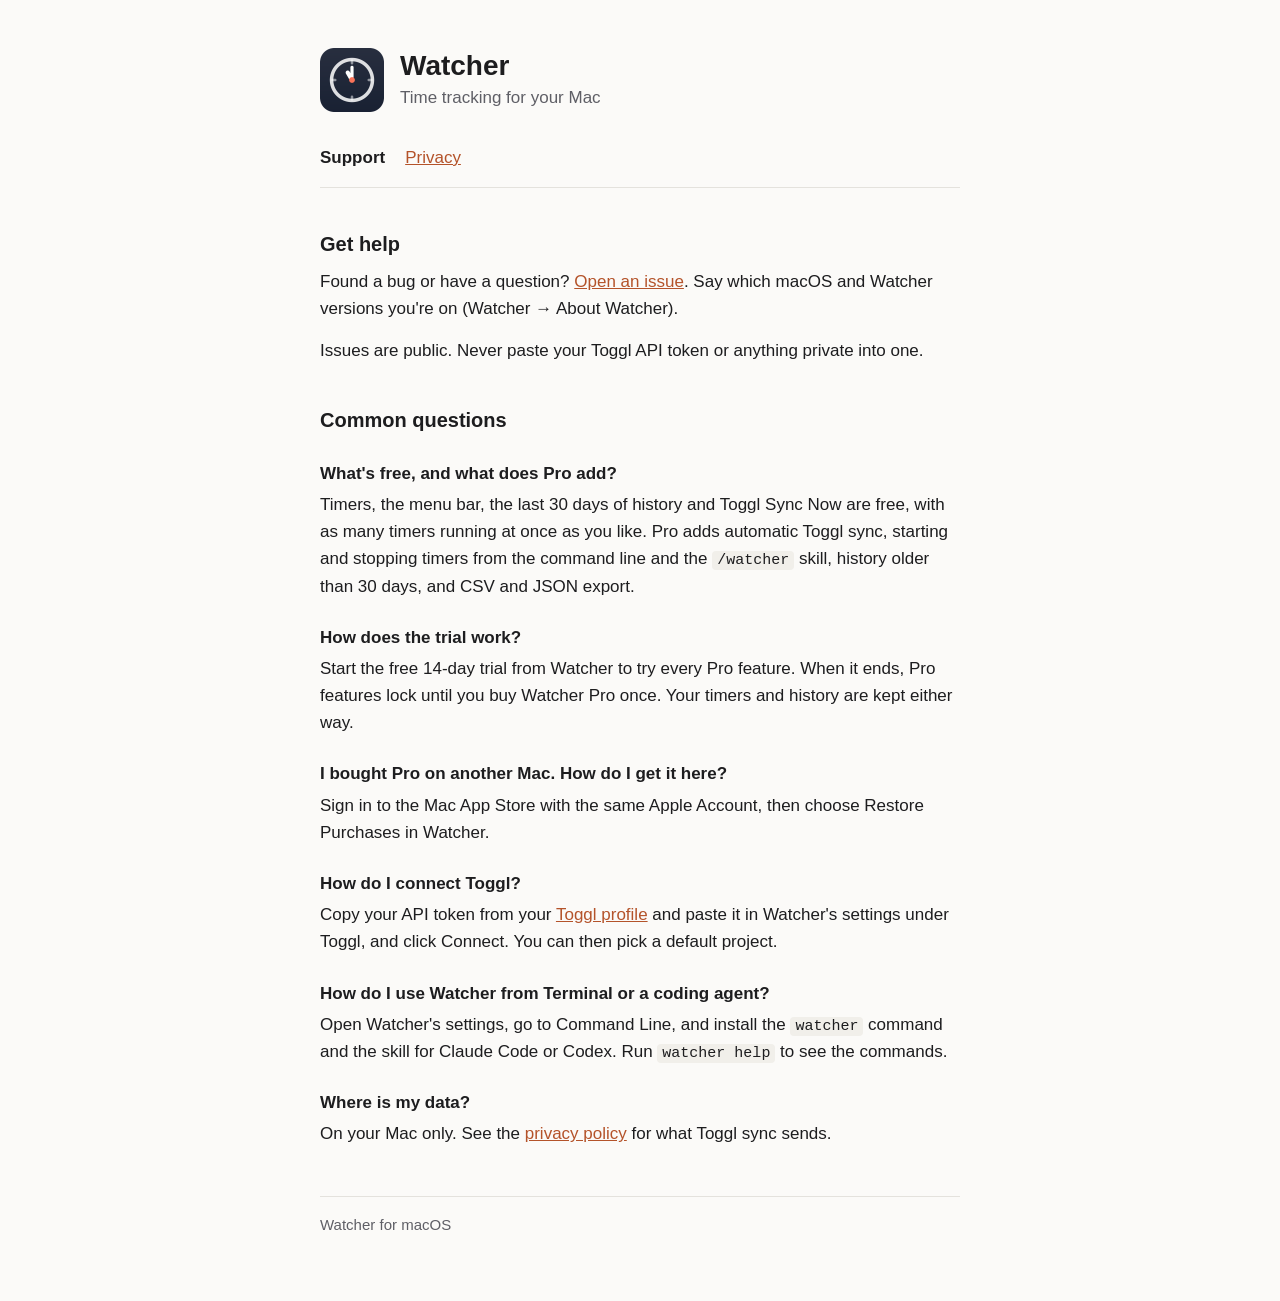
==== index.html @ 61dac3c8 "Add support and privacy pages" ====
<!doctype html>
<html lang="en">
<head>
  <meta charset="utf-8">
  <meta name="viewport" content="width=device-width, initial-scale=1">
  <title>Watcher Support</title>
  <meta name="description" content="Help with Watcher, a time tracker for macOS.">
  <link rel="icon" href="icon.png">
  <link rel="stylesheet" href="style.css">
</head>
<body>
<main>
  <header>
    <img src="icon.png" alt="">
    <div>
      <h1>Watcher</h1>
      <p>Time tracking for your Mac</p>
    </div>
  </header>

  <nav>
    <a href="./" aria-current="page">Support</a>
    <a href="privacy/">Privacy</a>
  </nav>

  <h2>Get help</h2>
  <p>Found a bug or have a question? <a href="https://github.com/altonotch/watcher-site/issues/new">Open
  an issue</a>. Say which macOS and Watcher versions you're on (Watcher → About Watcher).</p>
  <p>Issues are public. Never paste your Toggl API token or anything private into one.</p>

  <h2>Common questions</h2>

  <h3>What's free, and what does Pro add?</h3>
  <p>Timers, the menu bar, the last 30 days of history and Toggl Sync Now are free, with as many
  timers running at once as you like. Pro adds automatic Toggl sync, starting and stopping
  timers from the command line and the <code>/watcher</code> skill, history older than 30 days,
  and CSV and JSON export.</p>

  <h3>How does the trial work?</h3>
  <p>Start the free 14-day trial from Watcher to try every Pro feature. When it ends, Pro
  features lock until you buy Watcher Pro once. Your timers and history are kept either
  way.</p>

  <h3>I bought Pro on another Mac. How do I get it here?</h3>
  <p>Sign in to the Mac App Store with the same Apple Account, then choose Restore Purchases in
  Watcher.</p>

  <h3>How do I connect Toggl?</h3>
  <p>Copy your API token from your <a href="https://track.toggl.com/profile">Toggl profile</a> and
  paste it in Watcher's settings under Toggl, and click Connect. You can then pick a default
  project.</p>

  <h3>How do I use Watcher from Terminal or a coding agent?</h3>
  <p>Open Watcher's settings, go to Command Line, and install the <code>watcher</code> command
  and the skill for Claude Code or Codex. Run <code>watcher help</code> to see the commands.</p>

  <h3>Where is my data?</h3>
  <p>On your Mac only. See the <a href="privacy/">privacy policy</a> for what Toggl sync
  sends.</p>

  <footer>Watcher for macOS</footer>
</main>
</body>
</html>
---- style.css ----
:root {
  --bg: #fbfaf8;
  --text: #1d1d1f;
  --muted: #5f5f66;
  --line: #e4e2dd;
  --accent: #b4532a;
  --code-bg: #f1efea;
  color-scheme: light dark;
}

@media (prefers-color-scheme: dark) {
  :root {
    --bg: #18181a;
    --text: #ececee;
    --muted: #a1a1a8;
    --line: #333336;
    --accent: #f08a5d;
    --code-bg: #252528;
  }
}

* { box-sizing: border-box; }

body {
  margin: 0;
  background: var(--bg);
  color: var(--text);
  font: 17px/1.6 -apple-system, BlinkMacSystemFont, "Helvetica Neue", Helvetica, Arial, sans-serif;
  -webkit-font-smoothing: antialiased;
}

main {
  max-width: 680px;
  margin: 0 auto;
  padding: 48px 20px 64px;
}

header {
  display: flex;
  align-items: center;
  gap: 16px;
  margin-bottom: 32px;
}

header img { width: 64px; height: 64px; }

header h1 { margin: 0; font-size: 28px; line-height: 1.2; }

header p { margin: 2px 0 0; color: var(--muted); }

nav {
  display: flex;
  gap: 20px;
  padding-bottom: 16px;
  margin-bottom: 32px;
  border-bottom: 1px solid var(--line);
}

nav a[aria-current="page"] { color: var(--text); font-weight: 600; text-decoration: none; }

h2 { font-size: 20px; margin: 40px 0 8px; }

h3 { font-size: 17px; margin: 24px 0 4px; }

p, ul { margin: 0 0 14px; }

ul { padding-left: 22px; }

li { margin-bottom: 6px; }

a { color: var(--accent); }

code {
  font: 15px ui-monospace, SFMono-Regular, Menlo, monospace;
  background: var(--code-bg);
  padding: 1px 5px;
  border-radius: 4px;
  overflow-wrap: anywhere;
}

.updated { color: var(--muted); font-size: 15px; }

footer {
  margin-top: 48px;
  padding-top: 16px;
  border-top: 1px solid var(--line);
  color: var(--muted);
  font-size: 15px;
}
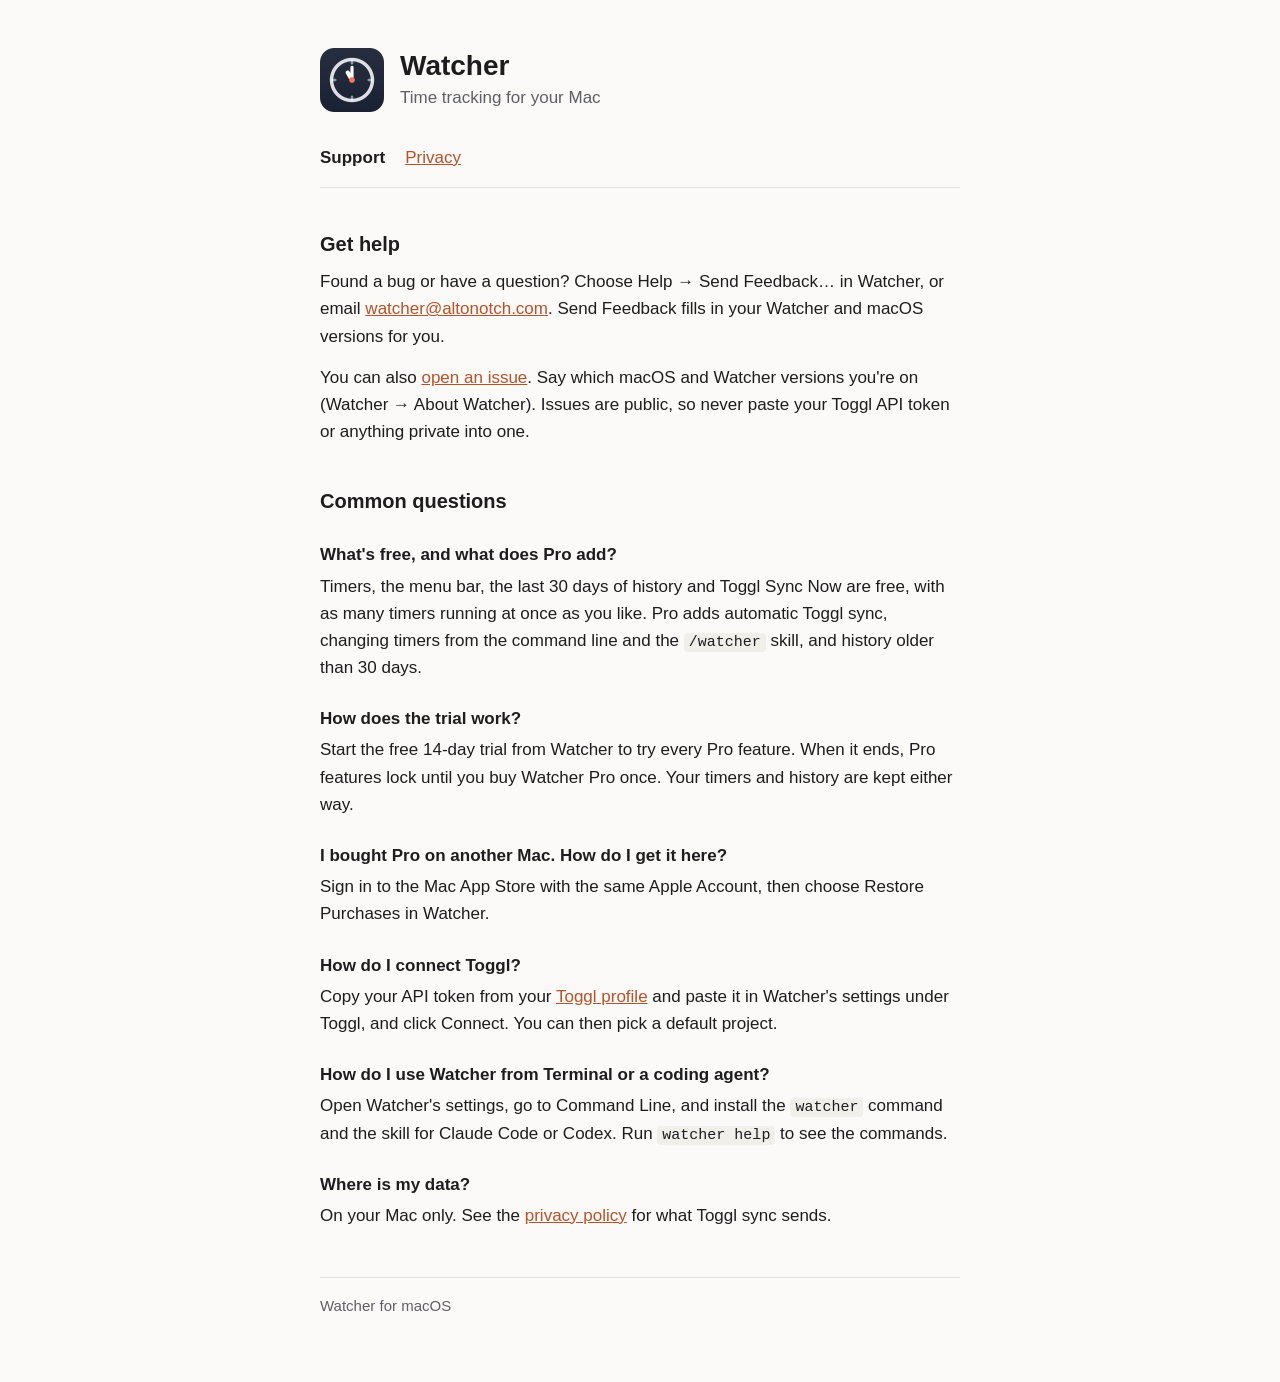
==== commit 9f40851f: "Add the feedback email, new Toggl and the 1.0 Pro list Support and privacy pages list watcher@altono" ====
--- a/index.html
+++ b/index.html
@@ -24,17 +24,19 @@
   </nav>
 
   <h2>Get help</h2>
-  <p>Found a bug or have a question? <a href="https://github.com/altonotch/watcher-site/issues/new">Open
-  an issue</a>. Say which macOS and Watcher versions you're on (Watcher → About Watcher).</p>
-  <p>Issues are public. Never paste your Toggl API token or anything private into one.</p>
+  <p>Found a bug or have a question? Choose Help → Send Feedback… in Watcher, or email
+  <a href="mailto:watcher@altonotch.com">watcher@altonotch.com</a>. Send Feedback fills in your
+  Watcher and macOS versions for you.</p>
+  <p>You can also <a href="https://github.com/altonotch/watcher-site/issues/new">open an issue</a>.
+  Say which macOS and Watcher versions you're on (Watcher → About Watcher). Issues are public, so
+  never paste your Toggl API token or anything private into one.</p>
 
   <h2>Common questions</h2>
 
   <h3>What's free, and what does Pro add?</h3>
   <p>Timers, the menu bar, the last 30 days of history and Toggl Sync Now are free, with as many
-  timers running at once as you like. Pro adds automatic Toggl sync, starting and stopping
-  timers from the command line and the <code>/watcher</code> skill, history older than 30 days,
-  and CSV and JSON export.</p>
+  timers running at once as you like. Pro adds automatic Toggl sync, changing timers from
+  the command line and the <code>/watcher</code> skill, and history older than 30 days.</p>
 
   <h3>How does the trial work?</h3>
   <p>Start the free 14-day trial from Watcher to try every Pro feature. When it ends, Pro
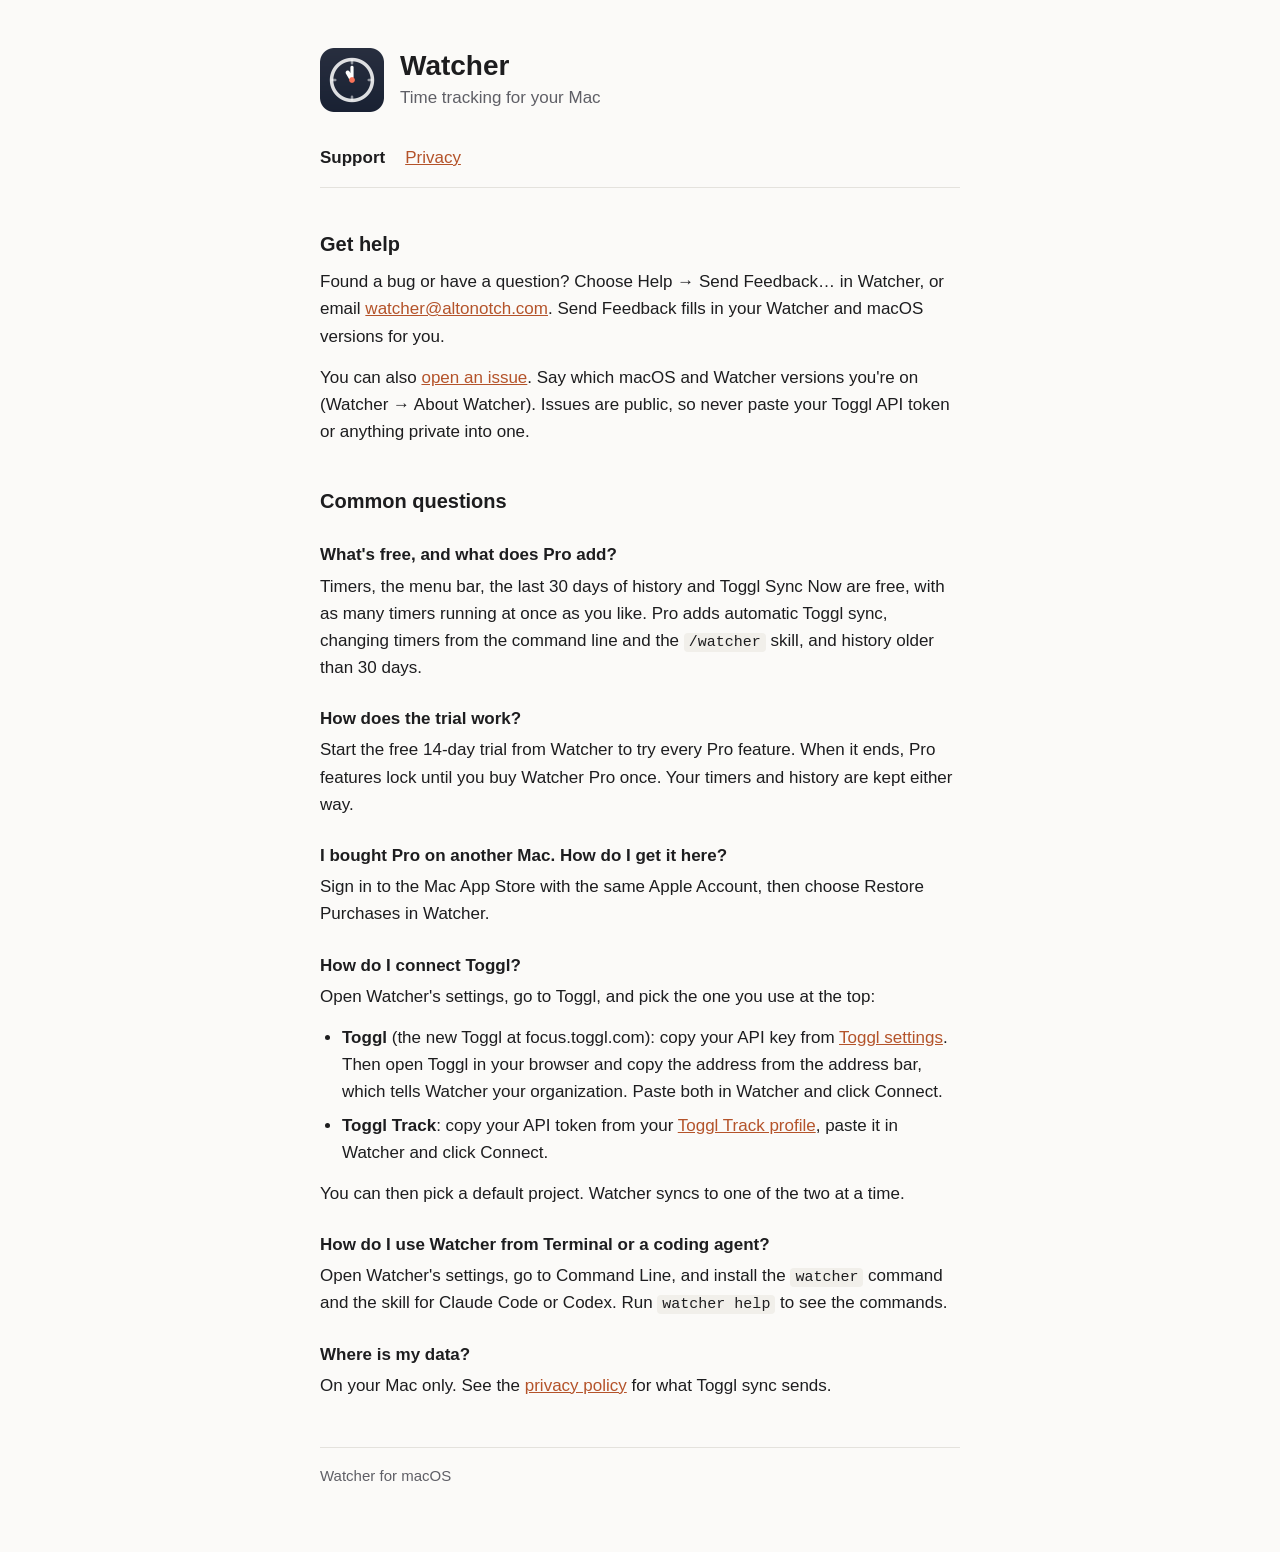
==== commit 0ab5547f: "Explain connecting the new Toggl as well as Toggl Track" ====
--- a/index.html
+++ b/index.html
@@ -48,9 +48,17 @@
   Watcher.</p>
 
   <h3>How do I connect Toggl?</h3>
-  <p>Copy your API token from your <a href="https://track.toggl.com/profile">Toggl profile</a> and
-  paste it in Watcher's settings under Toggl, and click Connect. You can then pick a default
-  project.</p>
+  <p>Open Watcher's settings, go to Toggl, and pick the one you use at the top:</p>
+  <ul>
+    <li><strong>Toggl</strong> (the new Toggl at focus.toggl.com): copy your API key from
+    <a href="https://focus.toggl.com/settings">Toggl settings</a>. Then open Toggl in your browser
+    and copy the address from the address bar, which tells Watcher your organization. Paste both
+    in Watcher and click Connect.</li>
+    <li><strong>Toggl Track</strong>: copy your API token from your
+    <a href="https://track.toggl.com/profile">Toggl Track profile</a>, paste it in Watcher and click
+    Connect.</li>
+  </ul>
+  <p>You can then pick a default project. Watcher syncs to one of the two at a time.</p>
 
   <h3>How do I use Watcher from Terminal or a coding agent?</h3>
   <p>Open Watcher's settings, go to Command Line, and install the <code>watcher</code> command
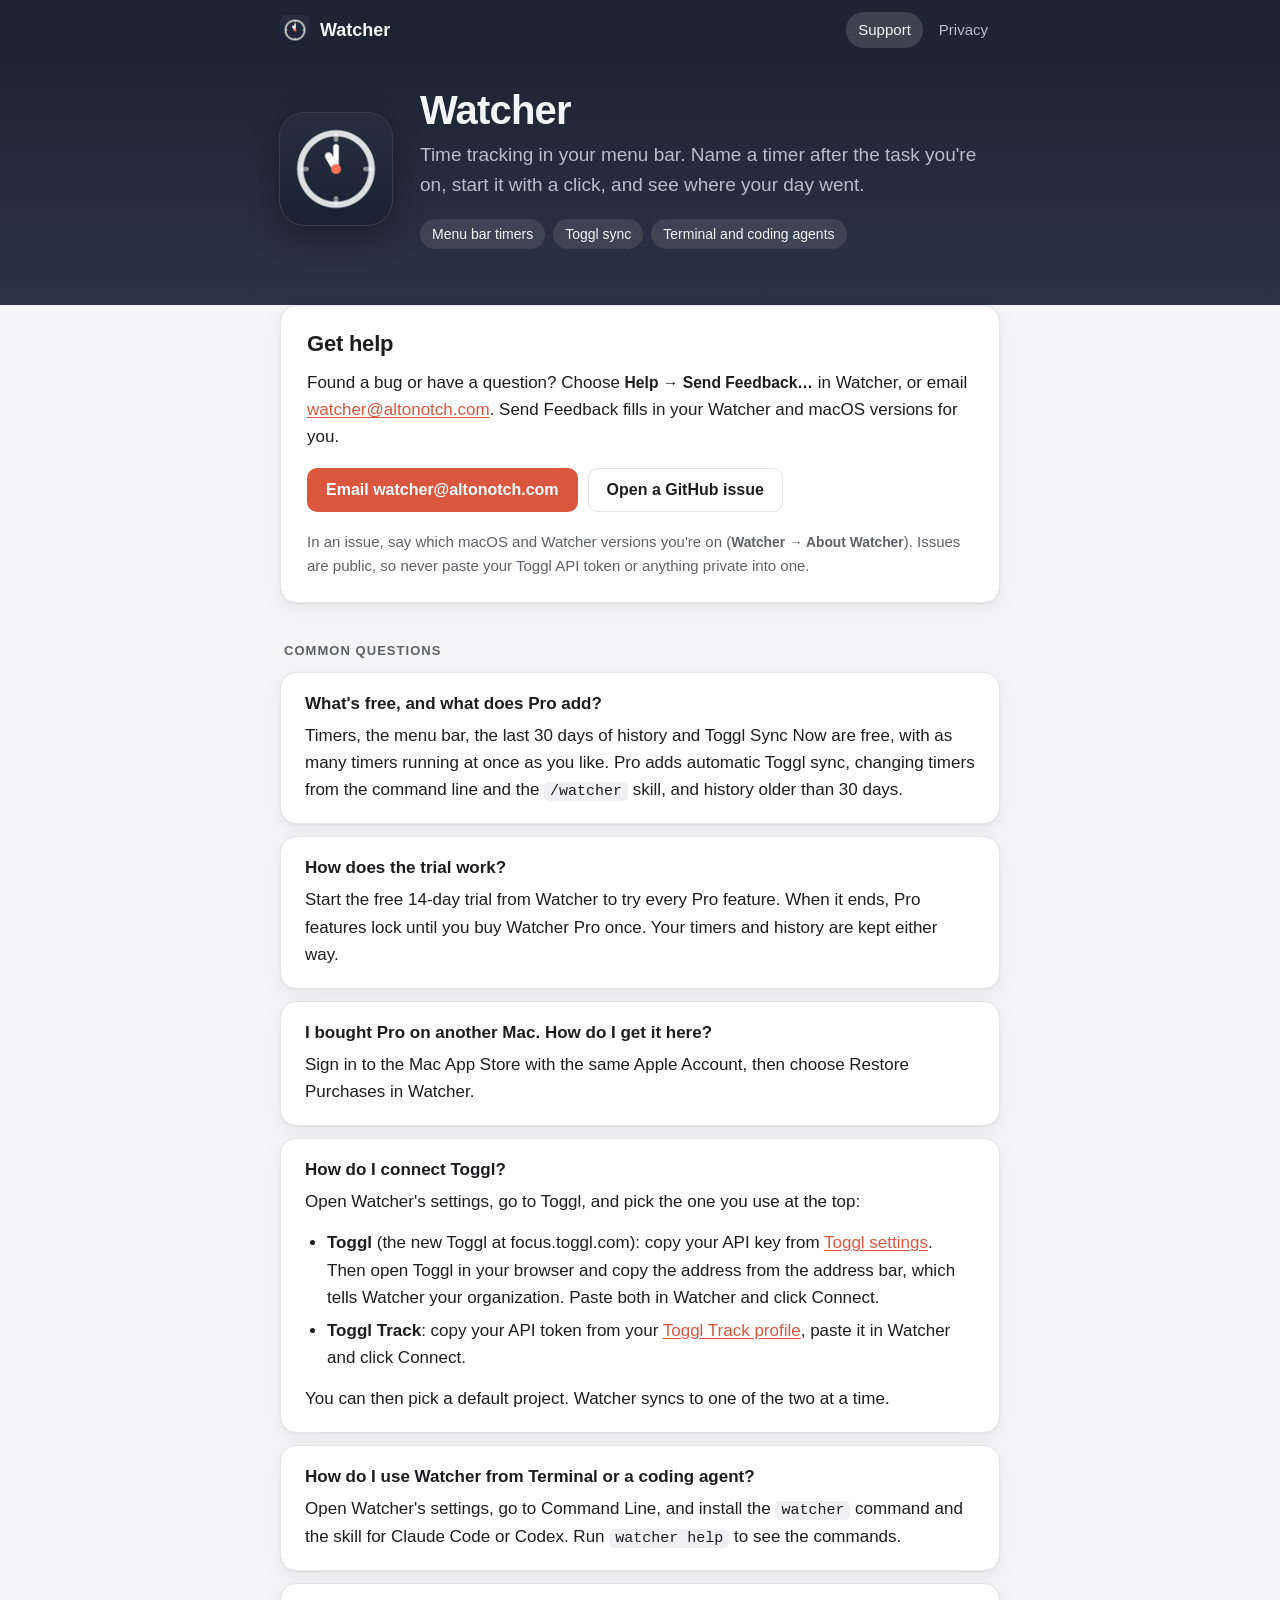
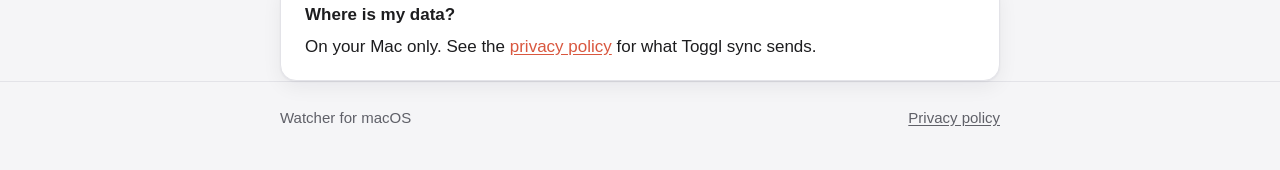
==== commit e31f77dd: "Give the site a proper design Navy top bar and hero in the app icon's colours, cards for the help bo" ====
--- a/index.html
+++ b/index.html
@@ -9,66 +9,104 @@
   <link rel="stylesheet" href="style.css">
 </head>
 <body>
-<main>
-  <header>
-    <img src="icon.png" alt="">
+<div class="topbar">
+  <div class="wrap">
+    <a class="brand" href="./"><img src="icon.png" alt="">Watcher</a>
+    <nav>
+      <a href="./" aria-current="page">Support</a>
+      <a href="privacy/">Privacy</a>
+    </nav>
+  </div>
+</div>
+
+<section class="hero">
+  <div class="wrap">
+    <img src="icon.png" alt="Watcher app icon">
     <div>
       <h1>Watcher</h1>
-      <p>Time tracking for your Mac</p>
+      <p class="tagline">Time tracking in your menu bar. Name a timer after the task you're on, start it with
+      a click, and see where your day went.</p>
+      <ul class="pills">
+        <li>Menu bar timers</li>
+        <li>Toggl sync</li>
+        <li>Terminal and coding agents</li>
+      </ul>
     </div>
-  </header>
+  </div>
+</section>
 
-  <nav>
-    <a href="./" aria-current="page">Support</a>
-    <a href="privacy/">Privacy</a>
-  </nav>
+<main class="wrap">
+  <div class="card">
+    <h2>Get help</h2>
+    <p>Found a bug or have a question? Choose <kbd>Help → Send Feedback…</kbd> in Watcher, or email
+    <a href="mailto:watcher@altonotch.com">watcher@altonotch.com</a>. Send Feedback fills in your
+    Watcher and macOS versions for you.</p>
+    <div class="actions">
+      <a class="button primary" href="mailto:watcher@altonotch.com">Email watcher@altonotch.com</a>
+      <a class="button secondary" href="https://github.com/altonotch/watcher-site/issues/new">Open a GitHub issue</a>
+    </div>
+    <p class="muted small">In an issue, say which macOS and Watcher versions you're on
+    (<kbd>Watcher → About Watcher</kbd>). Issues are public, so never paste your Toggl API token or
+    anything private into one.</p>
+  </div>
 
-  <h2>Get help</h2>
-  <p>Found a bug or have a question? Choose Help → Send Feedback… in Watcher, or email
-  <a href="mailto:watcher@altonotch.com">watcher@altonotch.com</a>. Send Feedback fills in your
-  Watcher and macOS versions for you.</p>
-  <p>You can also <a href="https://github.com/altonotch/watcher-site/issues/new">open an issue</a>.
-  Say which macOS and Watcher versions you're on (Watcher → About Watcher). Issues are public, so
-  never paste your Toggl API token or anything private into one.</p>
+  <h2 class="section-title">Common questions</h2>
 
-  <h2>Common questions</h2>
+  <div class="faq">
+    <div class="card">
+      <h3>What's free, and what does Pro add?</h3>
+      <p>Timers, the menu bar, the last 30 days of history and Toggl Sync Now are free, with as many
+      timers running at once as you like. Pro adds automatic Toggl sync, changing timers from
+      the command line and the <code>/watcher</code> skill, and history older than 30 days.</p>
+    </div>
 
-  <h3>What's free, and what does Pro add?</h3>
-  <p>Timers, the menu bar, the last 30 days of history and Toggl Sync Now are free, with as many
-  timers running at once as you like. Pro adds automatic Toggl sync, changing timers from
-  the command line and the <code>/watcher</code> skill, and history older than 30 days.</p>
+    <div class="card">
+      <h3>How does the trial work?</h3>
+      <p>Start the free 14-day trial from Watcher to try every Pro feature. When it ends, Pro
+      features lock until you buy Watcher Pro once. Your timers and history are kept either
+      way.</p>
+    </div>
 
-  <h3>How does the trial work?</h3>
-  <p>Start the free 14-day trial from Watcher to try every Pro feature. When it ends, Pro
-  features lock until you buy Watcher Pro once. Your timers and history are kept either
-  way.</p>
+    <div class="card">
+      <h3>I bought Pro on another Mac. How do I get it here?</h3>
+      <p>Sign in to the Mac App Store with the same Apple Account, then choose Restore Purchases in
+      Watcher.</p>
+    </div>
 
-  <h3>I bought Pro on another Mac. How do I get it here?</h3>
-  <p>Sign in to the Mac App Store with the same Apple Account, then choose Restore Purchases in
-  Watcher.</p>
+    <div class="card">
+      <h3>How do I connect Toggl?</h3>
+      <p>Open Watcher's settings, go to Toggl, and pick the one you use at the top:</p>
+      <ul>
+        <li><strong>Toggl</strong> (the new Toggl at focus.toggl.com): copy your API key from
+        <a href="https://focus.toggl.com/settings">Toggl settings</a>. Then open Toggl in your browser
+        and copy the address from the address bar, which tells Watcher your organization. Paste both
+        in Watcher and click Connect.</li>
+        <li><strong>Toggl Track</strong>: copy your API token from your
+        <a href="https://track.toggl.com/profile">Toggl Track profile</a>, paste it in Watcher and click
+        Connect.</li>
+      </ul>
+      <p>You can then pick a default project. Watcher syncs to one of the two at a time.</p>
+    </div>
 
-  <h3>How do I connect Toggl?</h3>
-  <p>Open Watcher's settings, go to Toggl, and pick the one you use at the top:</p>
-  <ul>
-    <li><strong>Toggl</strong> (the new Toggl at focus.toggl.com): copy your API key from
-    <a href="https://focus.toggl.com/settings">Toggl settings</a>. Then open Toggl in your browser
-    and copy the address from the address bar, which tells Watcher your organization. Paste both
-    in Watcher and click Connect.</li>
-    <li><strong>Toggl Track</strong>: copy your API token from your
-    <a href="https://track.toggl.com/profile">Toggl Track profile</a>, paste it in Watcher and click
-    Connect.</li>
-  </ul>
-  <p>You can then pick a default project. Watcher syncs to one of the two at a time.</p>
+    <div class="card">
+      <h3>How do I use Watcher from Terminal or a coding agent?</h3>
+      <p>Open Watcher's settings, go to Command Line, and install the <code>watcher</code> command
+      and the skill for Claude Code or Codex. Run <code>watcher help</code> to see the commands.</p>
+    </div>
 
-  <h3>How do I use Watcher from Terminal or a coding agent?</h3>
-  <p>Open Watcher's settings, go to Command Line, and install the <code>watcher</code> command
-  and the skill for Claude Code or Codex. Run <code>watcher help</code> to see the commands.</p>
+    <div class="card">
+      <h3>Where is my data?</h3>
+      <p>On your Mac only. See the <a href="privacy/">privacy policy</a> for what Toggl sync
+      sends.</p>
+    </div>
+  </div>
+</main>
 
-  <h3>Where is my data?</h3>
-  <p>On your Mac only. See the <a href="privacy/">privacy policy</a> for what Toggl sync
-  sends.</p>
-
-  <footer>Watcher for macOS</footer>
-</main>
+<footer>
+  <div class="wrap">
+    <span>Watcher for macOS</span>
+    <span><a href="privacy/">Privacy policy</a></span>
+  </div>
+</footer>
 </body>
 </html>
--- a/style.css
+++ b/style.css
@@ -1,66 +1,194 @@
 :root {
-  --bg: #fbfaf8;
+  --bg: #f5f5f7;
+  --surface: #ffffff;
   --text: #1d1d1f;
-  --muted: #5f5f66;
-  --line: #e4e2dd;
-  --accent: #b4532a;
-  --code-bg: #f1efea;
+  --muted: #5f6068;
+  --line: #e3e3e8;
+  --accent: #d9573f;
+  --accent-text: #ffffff;
+  --navy: #1f2433;
+  --navy-2: #2c3347;
+  --on-navy: #f4f5f8;
+  --on-navy-muted: #b9bdcb;
+  --code-bg: #f0f0f3;
+  --shadow: 0 1px 2px rgba(20, 24, 40, .05), 0 6px 20px rgba(20, 24, 40, .06);
   color-scheme: light dark;
 }
 
 @media (prefers-color-scheme: dark) {
   :root {
-    --bg: #18181a;
-    --text: #ececee;
-    --muted: #a1a1a8;
-    --line: #333336;
-    --accent: #f08a5d;
-    --code-bg: #252528;
+    --bg: #111318;
+    --surface: #1a1d24;
+    --text: #ececf0;
+    --muted: #a3a6b1;
+    --line: #2b2f39;
+    --accent: #f07a62;
+    --accent-text: #1a1210;
+    --navy: #1a1e2b;
+    --navy-2: #262c3e;
+    --code-bg: #242833;
+    --shadow: none;
   }
 }
 
 * { box-sizing: border-box; }
+
+html { -webkit-text-size-adjust: 100%; }
 
 body {
   margin: 0;
   background: var(--bg);
   color: var(--text);
-  font: 17px/1.6 -apple-system, BlinkMacSystemFont, "Helvetica Neue", Helvetica, Arial, sans-serif;
+  font: 17px/1.6 -apple-system, BlinkMacSystemFont, "SF Pro Text", "Helvetica Neue", Helvetica, Arial, sans-serif;
   -webkit-font-smoothing: antialiased;
 }
 
+a { color: var(--accent); text-underline-offset: 2px; }
+a:hover { text-decoration-thickness: 2px; }
+
+.wrap {
+  max-width: 760px;
+  margin: 0 auto;
+  padding: 0 20px;
+}
+
+/* Top bar */
+
+.topbar {
+  background: var(--navy);
+  color: var(--on-navy);
+}
+
+.topbar .wrap {
+  display: flex;
+  align-items: center;
+  justify-content: space-between;
+  gap: 16px;
+  min-height: 60px;
+}
+
+.brand {
+  display: flex;
+  align-items: center;
+  gap: 10px;
+  color: inherit;
+  font-weight: 650;
+  font-size: 18px;
+  text-decoration: none;
+}
+
+.brand img { width: 30px; height: 30px; border-radius: 7px; }
+
+nav { display: flex; gap: 4px; }
+
+nav a {
+  color: var(--on-navy-muted);
+  text-decoration: none;
+  font-size: 15px;
+  padding: 6px 12px;
+  border-radius: 999px;
+}
+
+nav a:hover { color: var(--on-navy); background: rgba(255, 255, 255, .08); }
+
+nav a[aria-current="page"] { color: var(--on-navy); background: rgba(255, 255, 255, .14); }
+
+/* Hero */
+
+.hero {
+  background: linear-gradient(180deg, var(--navy) 0%, var(--navy-2) 100%);
+  color: var(--on-navy);
+  padding: 28px 0 56px;
+}
+
+.hero .wrap {
+  display: flex;
+  align-items: center;
+  gap: 28px;
+}
+
+.hero img {
+  width: 112px;
+  height: 112px;
+  flex: none;
+  border-radius: 25px;
+  box-shadow: 0 0 0 1px rgba(255, 255, 255, .12), 0 10px 30px rgba(0, 0, 0, .35);
+}
+
+.hero h1 {
+  margin: 0;
+  font-size: 40px;
+  line-height: 1.1;
+  letter-spacing: -.02em;
+}
+
+.hero .tagline {
+  margin: 8px 0 0;
+  font-size: 19px;
+  color: var(--on-navy-muted);
+}
+
+.hero.compact { padding: 32px 0 48px; }
+.hero.compact h1 { font-size: 34px; }
+
+.pills {
+  display: flex;
+  flex-wrap: wrap;
+  gap: 8px;
+  margin: 18px 0 0;
+  padding: 0;
+  list-style: none;
+}
+
+.pills li {
+  margin: 0;
+  font-size: 14px;
+  padding: 4px 12px;
+  border-radius: 999px;
+  background: rgba(255, 255, 255, .1);
+  color: var(--on-navy);
+}
+
+/* Content */
+
 main {
-  max-width: 680px;
-  margin: 0 auto;
-  padding: 48px 20px 64px;
-}
-
-header {
-  display: flex;
-  align-items: center;
-  gap: 16px;
-  margin-bottom: 32px;
-}
-
-header img { width: 64px; height: 64px; }
-
-header h1 { margin: 0; font-size: 28px; line-height: 1.2; }
-
-header p { margin: 2px 0 0; color: var(--muted); }
-
-nav {
-  display: flex;
-  gap: 20px;
-  padding-bottom: 16px;
-  margin-bottom: 32px;
-  border-bottom: 1px solid var(--line);
-}
-
-nav a[aria-current="page"] { color: var(--text); font-weight: 600; text-decoration: none; }
-
-h2 { font-size: 20px; margin: 40px 0 8px; }
-
-h3 { font-size: 17px; margin: 24px 0 4px; }
+  position: relative;
+  margin-top: -28px;
+  padding-bottom: 56px;
+}
+
+.card {
+  background: var(--surface);
+  border: 1px solid var(--line);
+  border-radius: 16px;
+  box-shadow: var(--shadow);
+  padding: 24px 26px;
+  margin-bottom: 16px;
+}
+
+.card > :last-child { margin-bottom: 0; }
+
+h2 {
+  font-size: 22px;
+  line-height: 1.3;
+  letter-spacing: -.01em;
+  margin: 0 0 10px;
+}
+
+.section-title {
+  font-size: 13px;
+  font-weight: 650;
+  letter-spacing: .08em;
+  text-transform: uppercase;
+  color: var(--muted);
+  margin: 40px 4px 12px;
+}
+
+h3 {
+  font-size: 17px;
+  line-height: 1.35;
+  margin: 0 0 6px;
+}
 
 p, ul { margin: 0 0 14px; }
 
@@ -68,22 +196,97 @@
 
 li { margin-bottom: 6px; }
 
-a { color: var(--accent); }
+.lead { font-size: 19px; }
+
+.muted { color: var(--muted); }
+
+.small { font-size: 15px; }
 
 code {
   font: 15px ui-monospace, SFMono-Regular, Menlo, monospace;
   background: var(--code-bg);
-  padding: 1px 5px;
-  border-radius: 4px;
+  padding: 1px 6px;
+  border-radius: 5px;
   overflow-wrap: anywhere;
 }
 
-.updated { color: var(--muted); font-size: 15px; }
+kbd {
+  font: inherit;
+  font-size: .92em;
+  font-weight: 600;
+  white-space: nowrap;
+}
+
+/* Buttons */
+
+.actions {
+  display: flex;
+  flex-wrap: wrap;
+  gap: 10px;
+  margin: 18px 0;
+}
+
+.button {
+  display: inline-flex;
+  align-items: center;
+  justify-content: center;
+  min-height: 42px;
+  padding: 8px 18px;
+  border-radius: 10px;
+  font-size: 16px;
+  font-weight: 600;
+  text-decoration: none;
+  border: 1px solid transparent;
+}
+
+.button.primary { background: var(--accent); color: var(--accent-text); }
+.button.primary:hover { filter: brightness(1.06); }
+
+.button.secondary { border-color: var(--line); color: var(--text); background: var(--surface); }
+.button.secondary:hover { border-color: var(--muted); }
+
+/* FAQ */
+
+.faq { display: grid; gap: 12px; }
+
+.faq .card { margin: 0; padding: 20px 24px; }
+
+/* Privacy */
+
+.summary {
+  border-left: 4px solid var(--accent);
+}
+
+.summary p { font-size: 19px; }
+
+.updated {
+  display: inline-block;
+  font-size: 14px;
+  color: var(--muted);
+  margin: 10px 0 0;
+}
+
+.hero .updated { color: var(--on-navy-muted); }
 
 footer {
-  margin-top: 48px;
-  padding-top: 16px;
-  border-top: 1px solid var(--line);
   color: var(--muted);
   font-size: 15px;
-}
+  padding: 24px 0 40px;
+  border-top: 1px solid var(--line);
+}
+
+footer .wrap { display: flex; flex-wrap: wrap; justify-content: space-between; gap: 8px 20px; }
+
+footer a { color: inherit; }
+
+@media (max-width: 560px) {
+  body { font-size: 16px; }
+  .wrap { padding: 0 16px; }
+  .hero { padding: 20px 0 48px; }
+  .hero .wrap { flex-direction: column; align-items: flex-start; gap: 18px; }
+  .hero img { width: 84px; height: 84px; border-radius: 19px; }
+  .hero h1 { font-size: 32px; }
+  .card { padding: 20px; }
+  .faq .card { padding: 18px 20px; }
+  .actions .button { flex: 1 1 100%; }
+}
